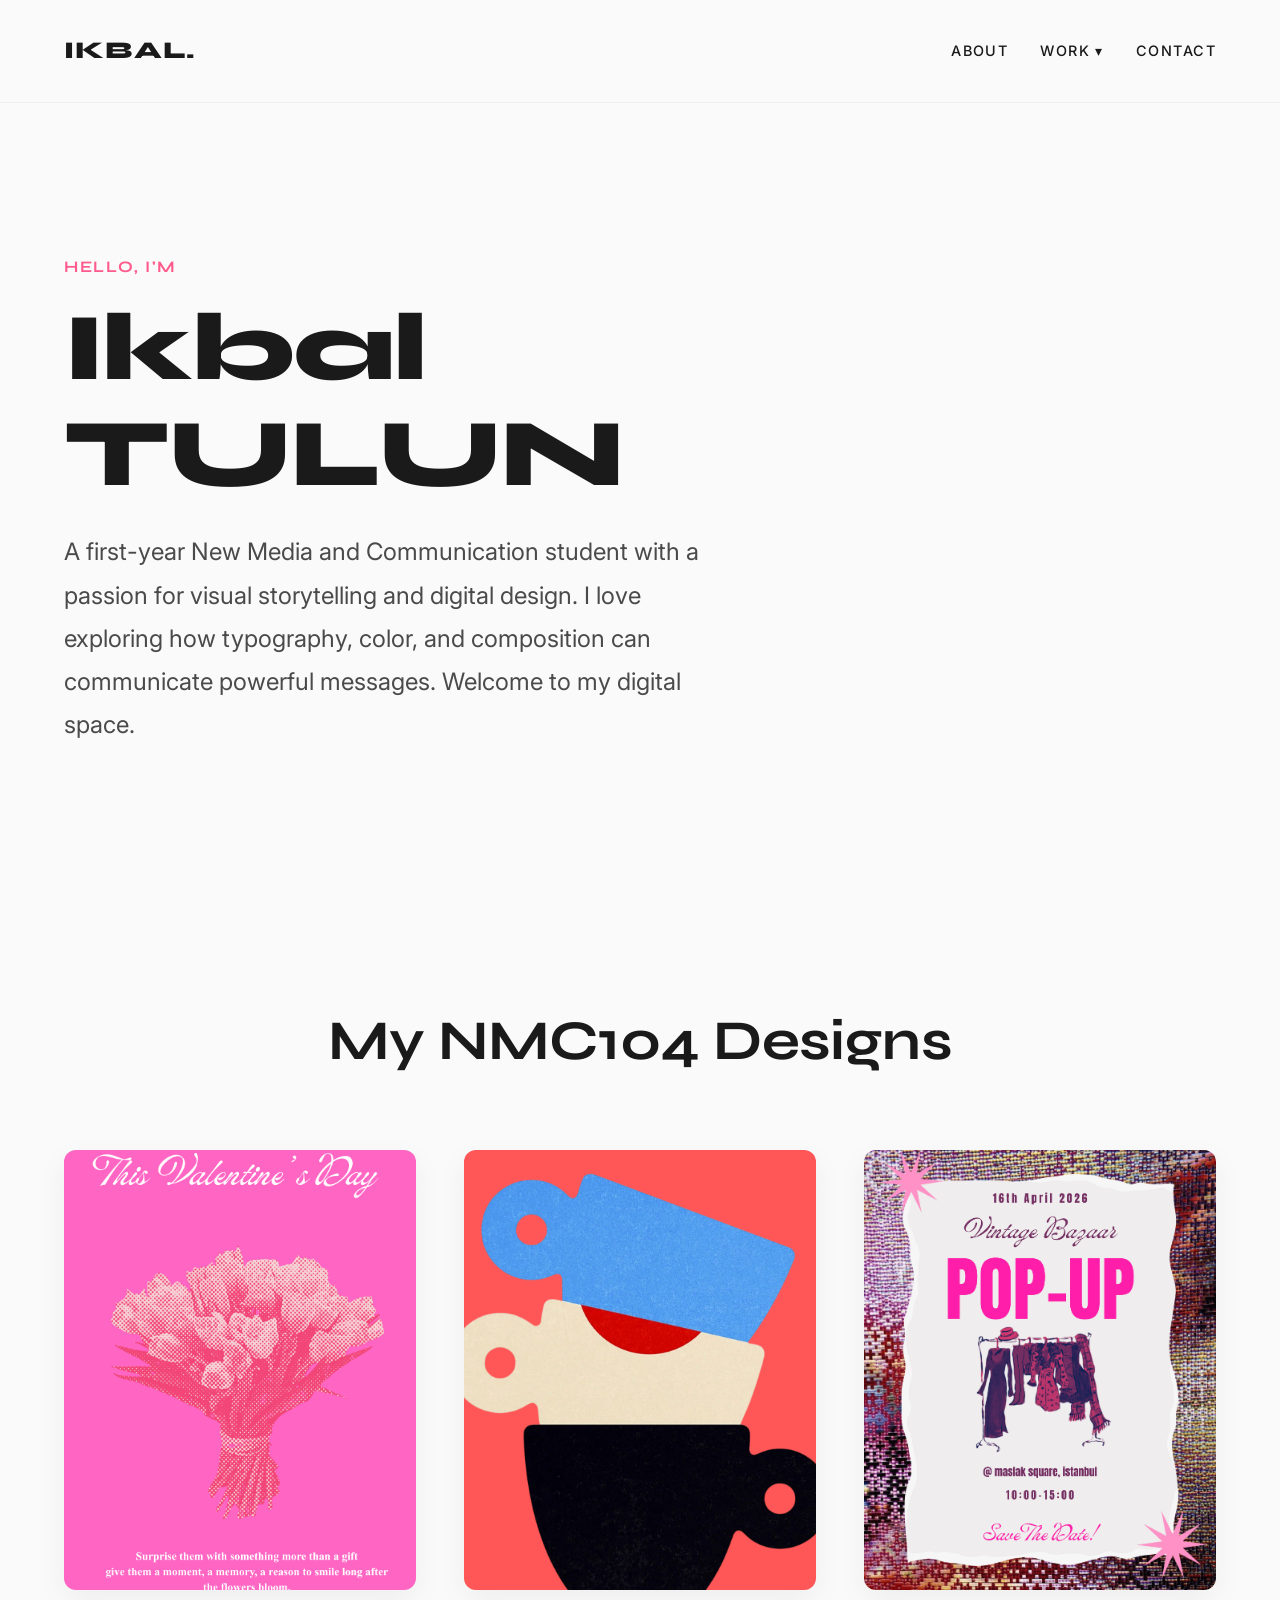
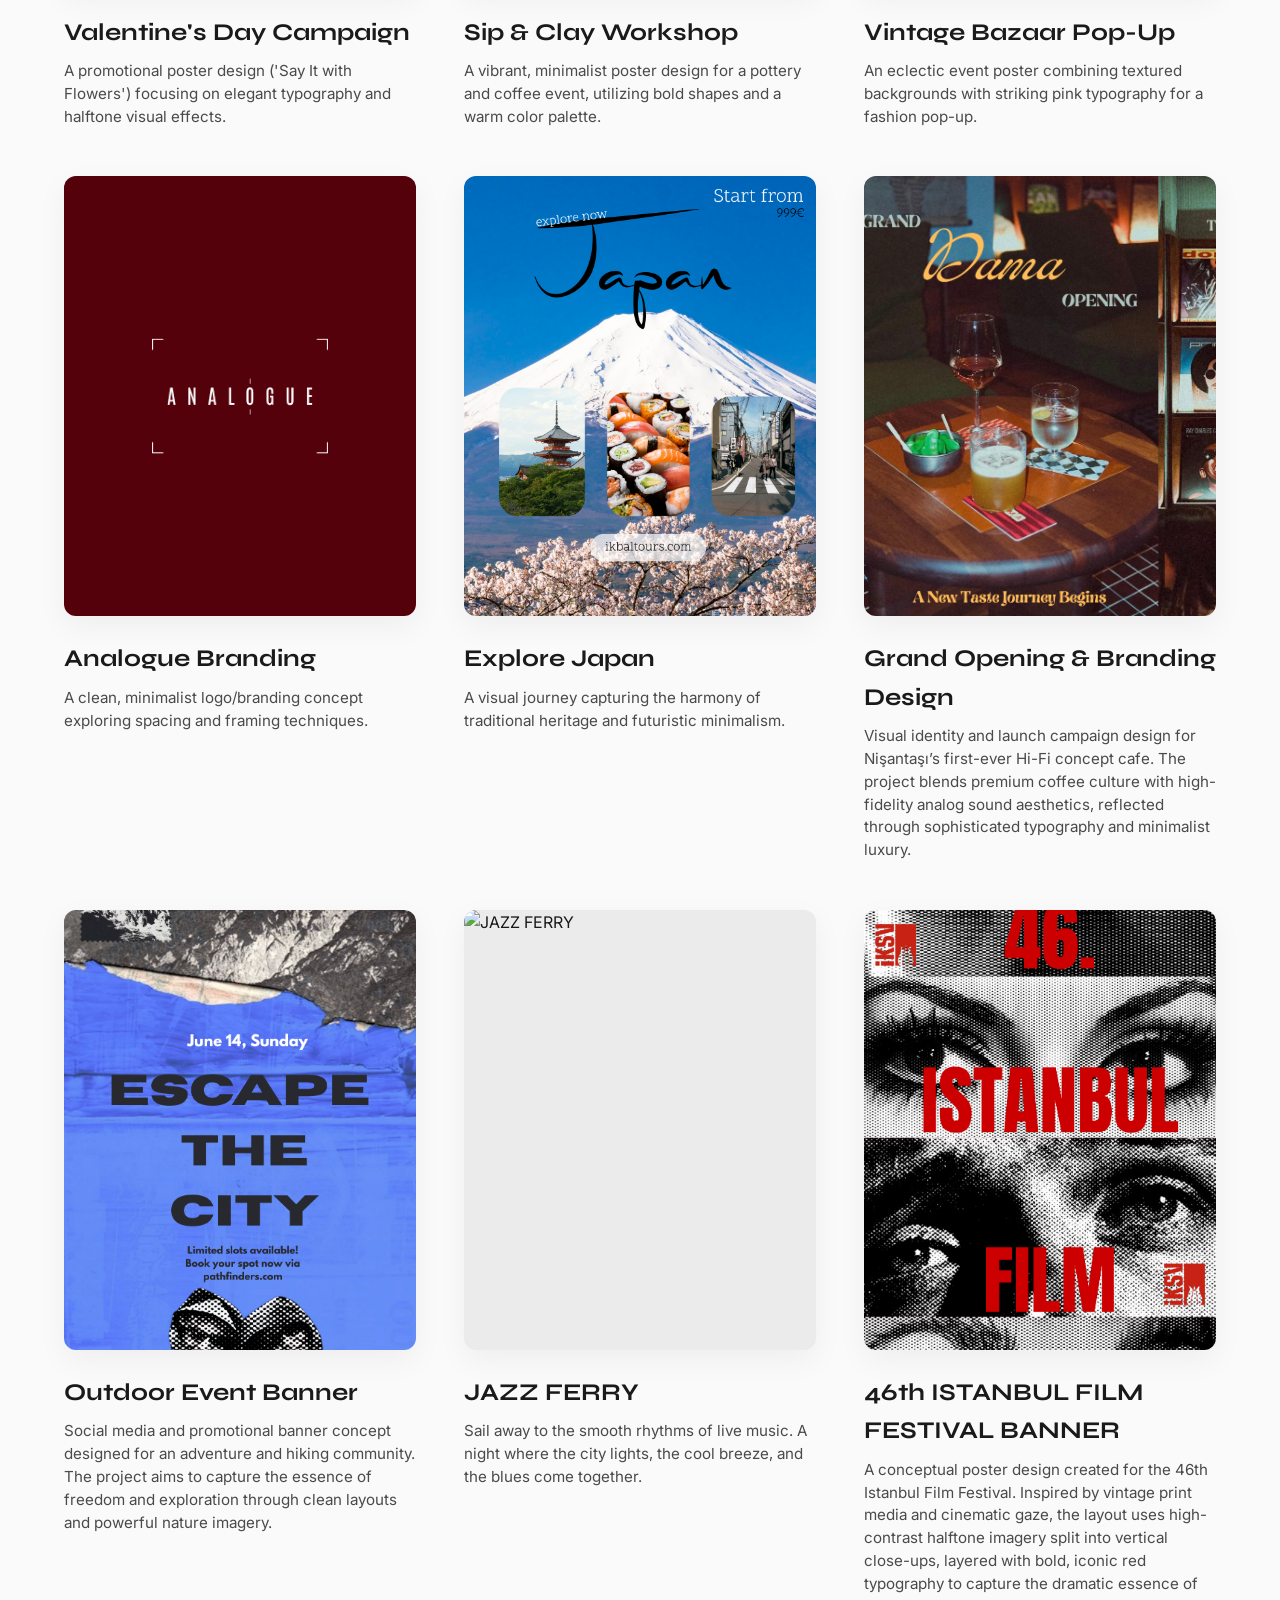
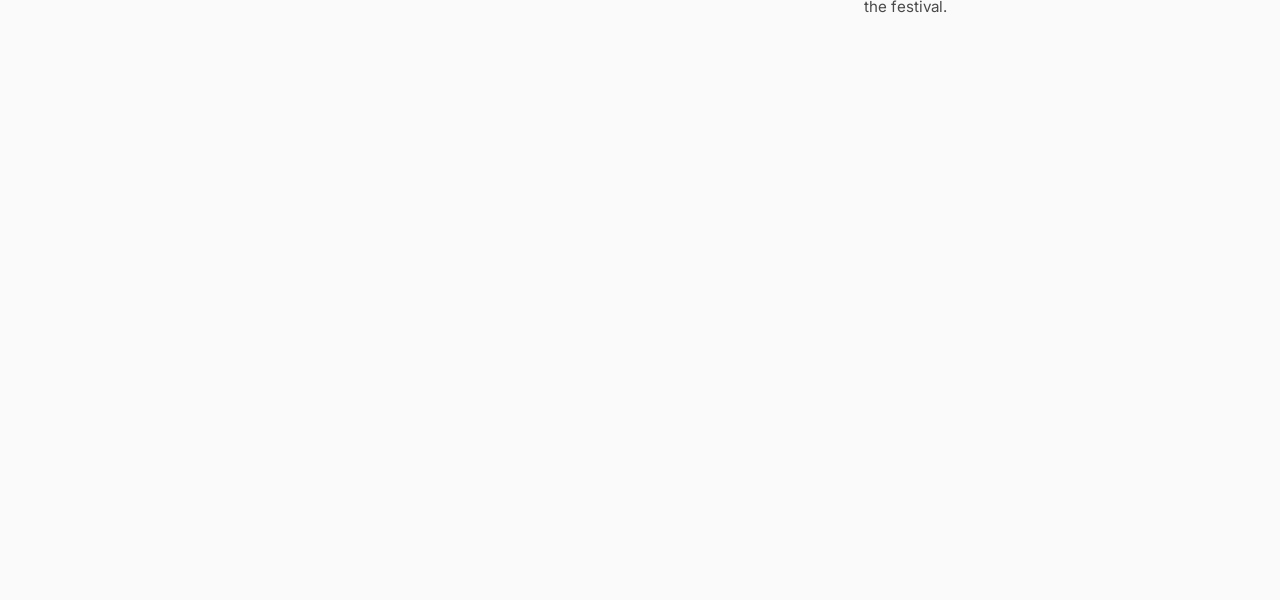
==== index.html @ e9d0caa9 "Add files via upload" ====
<!DOCTYPE html>
<html lang="en">
<head>
    <meta charset="UTF-8">
    <meta name="viewport" content="width=device-width, initial-scale=1.0">
    <title>Ikbal TULUN | Portfolio</title>
    <link rel="preconnect" href="https://fonts.googleapis.com">
    <link rel="preconnect" href="https://fonts.gstatic.com" crossorigin>
    <link href="https://fonts.googleapis.com/css2?family=Inter:wght@300;400;500&family=Syne:wght@500;700;800&display=swap" rel="stylesheet">
    <link rel="stylesheet" href="style.css">
</head>
<body>
    <nav class="navbar">
        <div class="logo">IKBAL.</div>
        <div class="hamburger">
            <span></span>
            <span></span>
            <span></span>
        </div>
        <ul class="nav-links">
            <li><a href="#about">About</a></li>
            <li class="dropdown">
                <a href="#work" class="dropbtn">Work ▾</a>
                <div class="dropdown-content">
                    <a href="#valentines">Valentine's Day</a>
                    <a href="#sipclay">Sip & Clay</a>
                    <a href="#vintage">Vintage Bazaar</a>
                    <a href="#analogue">Analogue</a>
                    <a href="#japan">Explore Japan</a>
                    <a href="#dama">Grand Opening & Branding Design</a>
                    <a href="#escape">Outdoor Event Banner</a>
                    <a href="#jazzferry">JAZZ FERRY</a>
                    <a href="#istanbulfilm">46th ISTANBUL FILM FESTIVAL</a>
                </div>
            </li>
            <li><a href="#contact">Contact</a></li>
        </ul>
    </nav>

    <main>
        <!-- Hero / About Section -->
        <section id="about" class="hero fade-in">
            <div class="hero-content">
                <p class="subtitle">HELLO, I'M</p>
                <h1 class="title">Ikbal TULUN</h1>
                <p class="description">
                    A first-year New Media and Communication student with a passion for visual storytelling and digital design. I love exploring how typography, color, and composition can communicate powerful messages. Welcome to my digital space.
                </p>
            </div>
        </section>

        <!-- Work Section -->
        <section id="work" class="work-section fade-in">
            <h2 class="section-title">My NMC104 Designs</h2>
            <div class="work-grid">
                
                <!-- Project 1 -->
                <article class="project-card" id="valentines">
                    <div class="image-wrapper">
                        <img src="images/06_VALENTINES_BANNER.png" alt="Valentine's Day Campaign Poster" class="project-img">
                        <a href="images/06_VALENTINES_BANNER.png" class="overlay lightbox-trigger">
                            <span>View Concept</span>
                        </a>
                    </div>
                    <div class="project-info">
                        <h3>Valentine's Day Campaign</h3>
                        <p>A promotional poster design ('Say It with Flowers') focusing on elegant typography and halftone visual effects.</p>
                    </div>
                </article>

                <!-- Project 2 -->
                <article class="project-card" id="sipclay">
                    <div class="image-wrapper">
                        <img src="images/05_SIP_AND_CLAY_BANNER.png" alt="Sip & Clay Workshop Poster" class="project-img">
                        <a href="images/05_SIP_AND_CLAY_BANNER.png" class="overlay lightbox-trigger">
                            <span>View Concept</span>
                        </a>
                    </div>
                    <div class="project-info">
                        <h3>Sip & Clay Workshop</h3>
                        <p>A vibrant, minimalist poster design for a pottery and coffee event, utilizing bold shapes and a warm color palette.</p>
                    </div>
                </article>

                <!-- Project 3 -->
                <article class="project-card" id="vintage">
                    <div class="image-wrapper">
                        <img src="images/02_Vintage_Bazaar_Poster.png" alt="Vintage Bazaar Pop-Up Poster" class="project-img">
                        <a href="images/02_Vintage_Bazaar_Poster.png" class="overlay lightbox-trigger">
                            <span>View Concept</span>
                        </a>
                    </div>
                    <div class="project-info">
                        <h3>Vintage Bazaar Pop-Up</h3>
                        <p>An eclectic event poster combining textured backgrounds with striking pink typography for a fashion pop-up.</p>
                    </div>
                </article>

                <!-- Project 4 -->
                <article class="project-card" id="analogue">
                    <div class="image-wrapper">
                        <img src="images/01_Analogue_Logo.png" alt="Analogue Branding Concept" class="project-img">
                        <a href="images/01_Analogue_Logo.png" class="overlay lightbox-trigger">
                            <span>View Concept</span>
                        </a>
                    </div>
                    <div class="project-info">
                        <h3>Analogue Branding</h3>
                        <p>A clean, minimalist logo/branding concept exploring spacing and framing techniques.</p>
                    </div>
                </article>

                <!-- Project 5 -->
                <article class="project-card" id="japan">
                    <div class="image-wrapper">
                        <img src="images/07_JAPAN_IG_post.png" alt="Explore Japan" class="project-img">
                        <a href="images/07_JAPAN_IG_post.png" class="overlay lightbox-trigger">
                            <span>View Concept</span>
                        </a>
                    </div>
                    <div class="project-info">
                        <h3>Explore Japan</h3>
                        <p>A visual journey capturing the harmony of traditional heritage and futuristic minimalism.</p>
                    </div>
                </article>

                <!-- Project 6 -->
                <article class="project-card" id="dama">
                    <div class="image-wrapper">
                        <img src="images/08_DAMA_BANNER2.png" alt="Grand Opening & Branding Design" class="project-img">
                        <a href="images/08_DAMA_BANNER2.png" class="overlay lightbox-trigger">
                            <span>View Concept</span>
                        </a>
                    </div>
                    <div class="project-info">
                        <h3>Grand Opening & Branding Design</h3>
                        <p>Visual identity and launch campaign design for Nişantaşı’s first-ever Hi-Fi concept cafe. The project blends premium coffee culture with high-fidelity analog sound aesthetics, reflected through sophisticated typography and minimalist luxury.</p>
                    </div>
                </article>

                <!-- Project 7 -->
                <article class="project-card" id="escape">
                    <div class="image-wrapper">
                        <img src="images/08_escape_the_city.png" alt="Outdoor Event Banner" class="project-img">
                        <a href="images/08_escape_the_city.png" class="overlay lightbox-trigger">
                            <span>View Concept</span>
                        </a>
                    </div>
                    <div class="project-info">
                        <h3>Outdoor Event Banner</h3>
                        <p>Social media and promotional banner concept designed for an adventure and hiking community. The project aims to capture the essence of freedom and exploration through clean layouts and powerful nature imagery.</p>
                    </div>
                </article>

                <!-- Project 8 -->
                <article class="project-card" id="jazzferry">
                    <div class="image-wrapper">
                        <img src="images/cazvapuru2.png" alt="JAZZ FERRY" class="project-img">
                        <a href="images/cazvapuru2.png" class="overlay lightbox-trigger">
                            <span>View Concept</span>
                        </a>
                    </div>
                    <div class="project-info">
                        <h3>JAZZ FERRY</h3>
                        <p>Sail away to the smooth rhythms of live music. A night where the city lights, the cool breeze, and the blues come together.</p>
                    </div>
                </article>

                <!-- Project 9 -->
                <article class="project-card" id="istanbulfilm">
                    <div class="image-wrapper">
                        <img src="images/ISTANBULFILM.png" alt="46th ISTANBUL FILM FESTIVAL BANNER" class="project-img">
                        <a href="images/ISTANBULFILM.png" class="overlay lightbox-trigger">
                            <span>View Concept</span>
                        </a>
                    </div>
                    <div class="project-info">
                        <h3>46th ISTANBUL FILM FESTIVAL BANNER</h3>
                        <p>A conceptual poster design created for the 46th Istanbul Film Festival. Inspired by vintage print media and cinematic gaze, the layout uses high-contrast halftone imagery split into vertical close-ups, layered with bold, iconic red typography to capture the dramatic essence of the festival.</p>
                    </div>
                </article>

            </div>
        </section>
    </main>

    <!-- Contact Section -->
    <footer id="contact" class="footer fade-in">
        <div class="footer-content">
            <h2>Let's Connect</h2>
            <p>Interested in collaborating or just want to say hi?</p>
            <a href="mailto:ikbaltulun@gmail.com" class="contact-btn">ikbaltulun@gmail.com</a>
        </div>
        <div class="footer-bottom">
            <p>&copy; 2026 Ikbal TULUN. All Rights Reserved.</p>
        </div>
    </footer>

    <!-- Lightbox Modal -->
    <div id="lightbox-modal" class="modal">
        <span class="close-modal">&times;</span>
        <img class="modal-content" id="modal-img" alt="Enlarged Project Image">
    </div>

    <script src="script.js"></script>
</body>
</html>
---- style.css ----
/* ===== CSS VARIABLES ===== */
:root {
    --bg-color: #FAFAFA;
    --text-color: #1A1A1A;
    --accent-color: #FF5C8D;
    
    --font-heading: 'Syne', sans-serif;
    --font-body: 'Inter', sans-serif;
    
    --transition: all 0.4s cubic-bezier(0.16, 1, 0.3, 1);
}

/* ===== RESET & BASE ===== */
* {
    margin: 0;
    padding: 0;
    box-sizing: border-box;
}

html {
    scroll-behavior: smooth;
}

body {
    background-color: var(--bg-color);
    color: var(--text-color);
    font-family: var(--font-body);
    line-height: 1.6;
    overflow-x: hidden;
}

img {
    max-width: 100%;
    display: block;
}

a {
    text-decoration: none;
    color: inherit;
}

/* ===== TYPOGRAPHY ===== */
h1, h2, h3, .logo {
    font-family: var(--font-heading);
}

h1 {
    font-size: clamp(3rem, 8vw, 6rem);
    font-weight: 800;
    line-height: 1.1;
    letter-spacing: -0.02em;
    margin-bottom: 1.5rem;
}

h2 {
    font-size: clamp(2rem, 5vw, 3.5rem);
    font-weight: 700;
    letter-spacing: -0.01em;
}

h3 {
    font-size: 1.5rem;
    font-weight: 700;
    margin-bottom: 0.5rem;
}

p {
    font-size: 1.125rem;
    color: #4a4a4a;
}

/* ===== NAVIGATION ===== */
.navbar {
    position: fixed;
    top: 0;
    width: 100%;
    display: flex;
    justify-content: space-between;
    align-items: center;
    padding: 2rem 5%;
    z-index: 100;
    background: rgba(250, 250, 250, 0.9);
    backdrop-filter: blur(10px);
    border-bottom: 1px solid rgba(26, 26, 26, 0.05);
}

.logo {
    font-size: 1.5rem;
    font-weight: 800;
    letter-spacing: 0.05em;
}

.nav-links {
    display: flex;
    list-style: none;
    gap: 2rem;
}

.nav-links a {
    font-size: 0.9rem;
    font-weight: 500;
    text-transform: uppercase;
    letter-spacing: 0.1em;
    position: relative;
    padding-bottom: 0.25rem;
}

.nav-links a::after {
    content: '';
    position: absolute;
    bottom: 0;
    left: 0;
    width: 0;
    height: 2px;
    background-color: var(--accent-color);
    transition: var(--transition);
}

.nav-links a:hover::after {
    width: 100%;
}

/* ===== DROPDOWN ===== */
.dropdown {
    position: relative;
    display: inline-block;
    padding-bottom: 10px; /* Invisible bridge */
    margin-bottom: -10px;
}

.dropdown-content {
    display: none;
    position: absolute;
    top: 100%;
    left: 50%;
    transform: translateX(-50%);
    background-color: rgba(250, 250, 250, 0.95);
    min-width: 180px;
    box-shadow: 0px 10px 30px rgba(0,0,0,0.08);
    z-index: 101;
    border-radius: 12px;
    padding: 0.8rem 0;
    backdrop-filter: blur(10px);
    border: 1px solid rgba(26, 26, 26, 0.05);
}

/* Invisible bridge so mouse doesn't lose hover */
.dropdown-content::before {
    content: '';
    position: absolute;
    top: -15px;
    left: 0;
    width: 100%;
    height: 15px;
}

.dropdown-content a {
    color: var(--text-color);
    padding: 12px 20px;
    text-decoration: none;
    display: block;
    text-align: center;
    font-size: 0.85rem;
    font-weight: 500;
    text-transform: none;
    letter-spacing: normal;
    transition: var(--transition);
}

.dropdown-content a::after {
    display: none;
}

.dropdown-content a:hover {
    background-color: rgba(255, 92, 141, 0.05);
    color: var(--accent-color);
}

.dropdown:hover .dropdown-content {
    display: block;
    animation: fadeInDropdown 0.3s ease forwards;
}

@keyframes fadeInDropdown {
    from {
        opacity: 0;
        transform: translate(-50%, -5px);
    }
    to {
        opacity: 1;
        transform: translate(-50%, 0);
    }
}

/* ===== HERO SECTION ===== */
.hero {
    min-height: 100vh;
    display: flex;
    align-items: center;
    padding: 0 5%;
    padding-top: 100px; /* offset for nav */
}

.hero-content {
    max-width: 800px;
}

.subtitle {
    font-family: var(--font-heading);
    color: var(--accent-color);
    font-weight: 700;
    letter-spacing: 0.1em;
    margin-bottom: 1rem;
    font-size: 1rem;
}

.description {
    font-size: clamp(1.1rem, 2vw, 1.5rem);
    max-width: 650px;
    line-height: 1.8;
}

/* ===== WORK SECTION ===== */
.work-section {
    padding: 6rem 5%;
}

.section-title {
    margin-bottom: 4rem;
    text-align: center;
}

.work-grid {
    display: grid;
    grid-template-columns: repeat(auto-fit, minmax(300px, 1fr));
    gap: 3rem;
    max-width: 1400px;
    margin: 0 auto;
}

.project-card {
    display: flex;
    flex-direction: column;
    group: hover;
    transition: var(--transition);
}

.project-card:hover {
    transform: translateY(-10px);
}

.image-wrapper {
    position: relative;
    border-radius: 12px;
    overflow: hidden;
    aspect-ratio: 4/5;
    background-color: #EBEBEB;
    margin-bottom: 1.5rem;
    box-shadow: 0 10px 30px rgba(0,0,0,0.05);
}

.project-img {
    width: 100%;
    height: 100%;
    object-fit: cover;
    transition: transform 0.6s cubic-bezier(0.16, 1, 0.3, 1);
}

.project-card:hover .project-img {
    transform: scale(1.05);
}

.overlay {
    position: absolute;
    inset: 0;
    background: rgba(26, 26, 26, 0.2);
    display: flex;
    align-items: center;
    justify-content: center;
    opacity: 0;
    transition: var(--transition);
}

.overlay span {
    background: var(--bg-color);
    color: var(--text-color);
    padding: 0.8rem 1.5rem;
    border-radius: 30px;
    font-family: var(--font-heading);
    font-weight: 700;
    font-size: 0.9rem;
    transform: translateY(20px);
    transition: var(--transition);
}

.project-card:hover .overlay {
    opacity: 1;
}

.project-card:hover .overlay span {
    transform: translateY(0);
}

.project-info p {
    font-size: 0.95rem;
    line-height: 1.5;
}

/* ===== FOOTER ===== */
.footer {
    padding: 6rem 5% 2rem;
    text-align: center;
    background-color: #000000;
    color: var(--bg-color);
}

.footer h2 {
    color: var(--bg-color);
    margin-bottom: 1rem;
}

.footer p {
    color: #a0a0a0;
    margin-bottom: 2rem;
}

.contact-btn {
    display: inline-block;
    font-family: var(--font-heading);
    font-weight: 700;
    font-size: 1.5rem;
    color: var(--accent-color);
    position: relative;
    padding-bottom: 5px;
    margin-bottom: 4rem;
}

.contact-btn::after {
    content: '';
    position: absolute;
    bottom: 0;
    left: 0;
    width: 100%;
    height: 2px;
    background-color: var(--accent-color);
    transform: scaleX(0);
    transform-origin: right;
    transition: transform 0.4s ease;
}

.contact-btn:hover::after {
    transform: scaleX(1);
    transform-origin: left;
}

.footer-bottom {
    border-top: 1px solid rgba(255,255,255,0.1);
    padding-top: 2rem;
}

.footer-bottom p {
    font-size: 0.8rem;
    margin-bottom: 0;
}

/* ===== ANIMATIONS ===== */
.fade-in {
    opacity: 0;
    transform: translateY(30px);
    transition: opacity 0.8s ease, transform 0.8s ease;
}

.fade-in.visible {
    opacity: 1;
    transform: translateY(0);
}

/* ===== RESPONSIVE ===== */
.hamburger {
    display: none;
    flex-direction: column;
    gap: 6px;
    cursor: pointer;
    z-index: 102; /* Above the mobile menu */
}

.hamburger span {
    width: 30px;
    height: 2px;
    background-color: var(--text-color);
    transition: var(--transition);
    transform-origin: left center;
}

@media (max-width: 768px) {
    .hamburger {
        display: flex;
    }

    .nav-links {
        position: fixed;
        top: 0;
        right: -100%;
        width: 100%;
        height: 100vh;
        background-color: rgba(250, 250, 250, 0.98);
        backdrop-filter: blur(10px);
        display: flex;
        flex-direction: column;
        align-items: center;
        justify-content: center;
        transition: right 0.4s ease;
        z-index: 100;
        gap: 2rem;
    }

    .nav-links.active {
        right: 0;
    }

    .hamburger.active span:nth-child(1) {
        transform: rotate(45deg);
    }
    .hamburger.active span:nth-child(2) {
        opacity: 0;
    }
    .hamburger.active span:nth-child(3) {
        transform: rotate(-45deg);
    }

    .nav-links a {
        font-size: 1.5rem;
    }

    .dropdown-content {
        position: relative;
        top: 0;
        left: 0;
        transform: none;
        box-shadow: none;
        background-color: transparent;
        border: none;
        min-width: 100%;
        padding: 1rem 0 0 0;
        display: none;
    }

    .dropdown.active .dropdown-content {
        display: flex;
        flex-direction: column;
        animation: fadeInDropdown 0.3s ease forwards;
    }

    .dropdown-content::before {
        display: none;
    }

    .dropdown-content a {
        font-size: 1.1rem;
        padding: 10px 0;
    }

    .hero {
        padding-top: 100px;
    }
}

/* ===== LIGHTBOX MODAL ===== */
.modal {
    display: none;
    position: fixed;
    z-index: 1000;
    left: 0;
    top: 0;
    width: 100%;
    height: 100%;
    background-color: rgba(0, 0, 0, 0.85);
    backdrop-filter: blur(5px);
    overflow: auto;
    align-items: center;
    justify-content: center;
    opacity: 0;
    transition: opacity 0.3s ease;
}

.modal.show {
    display: flex;
    opacity: 1;
}

.modal-content {
    margin: auto;
    display: block;
    max-width: 90%;
    max-height: 90vh;
    border-radius: 8px;
    box-shadow: 0 10px 40px rgba(0,0,0,0.5);
    transform: scale(0.95);
    transition: transform 0.3s ease;
}

.modal.show .modal-content {
    transform: scale(1);
}

.close-modal {
    position: absolute;
    top: 20px;
    right: 35px;
    color: #f1f1f1;
    font-size: 40px;
    font-weight: bold;
    transition: 0.3s;
    cursor: pointer;
    z-index: 1001;
}

.close-modal:hover,
.close-modal:focus {
    color: var(--accent-color);
    text-decoration: none;
}
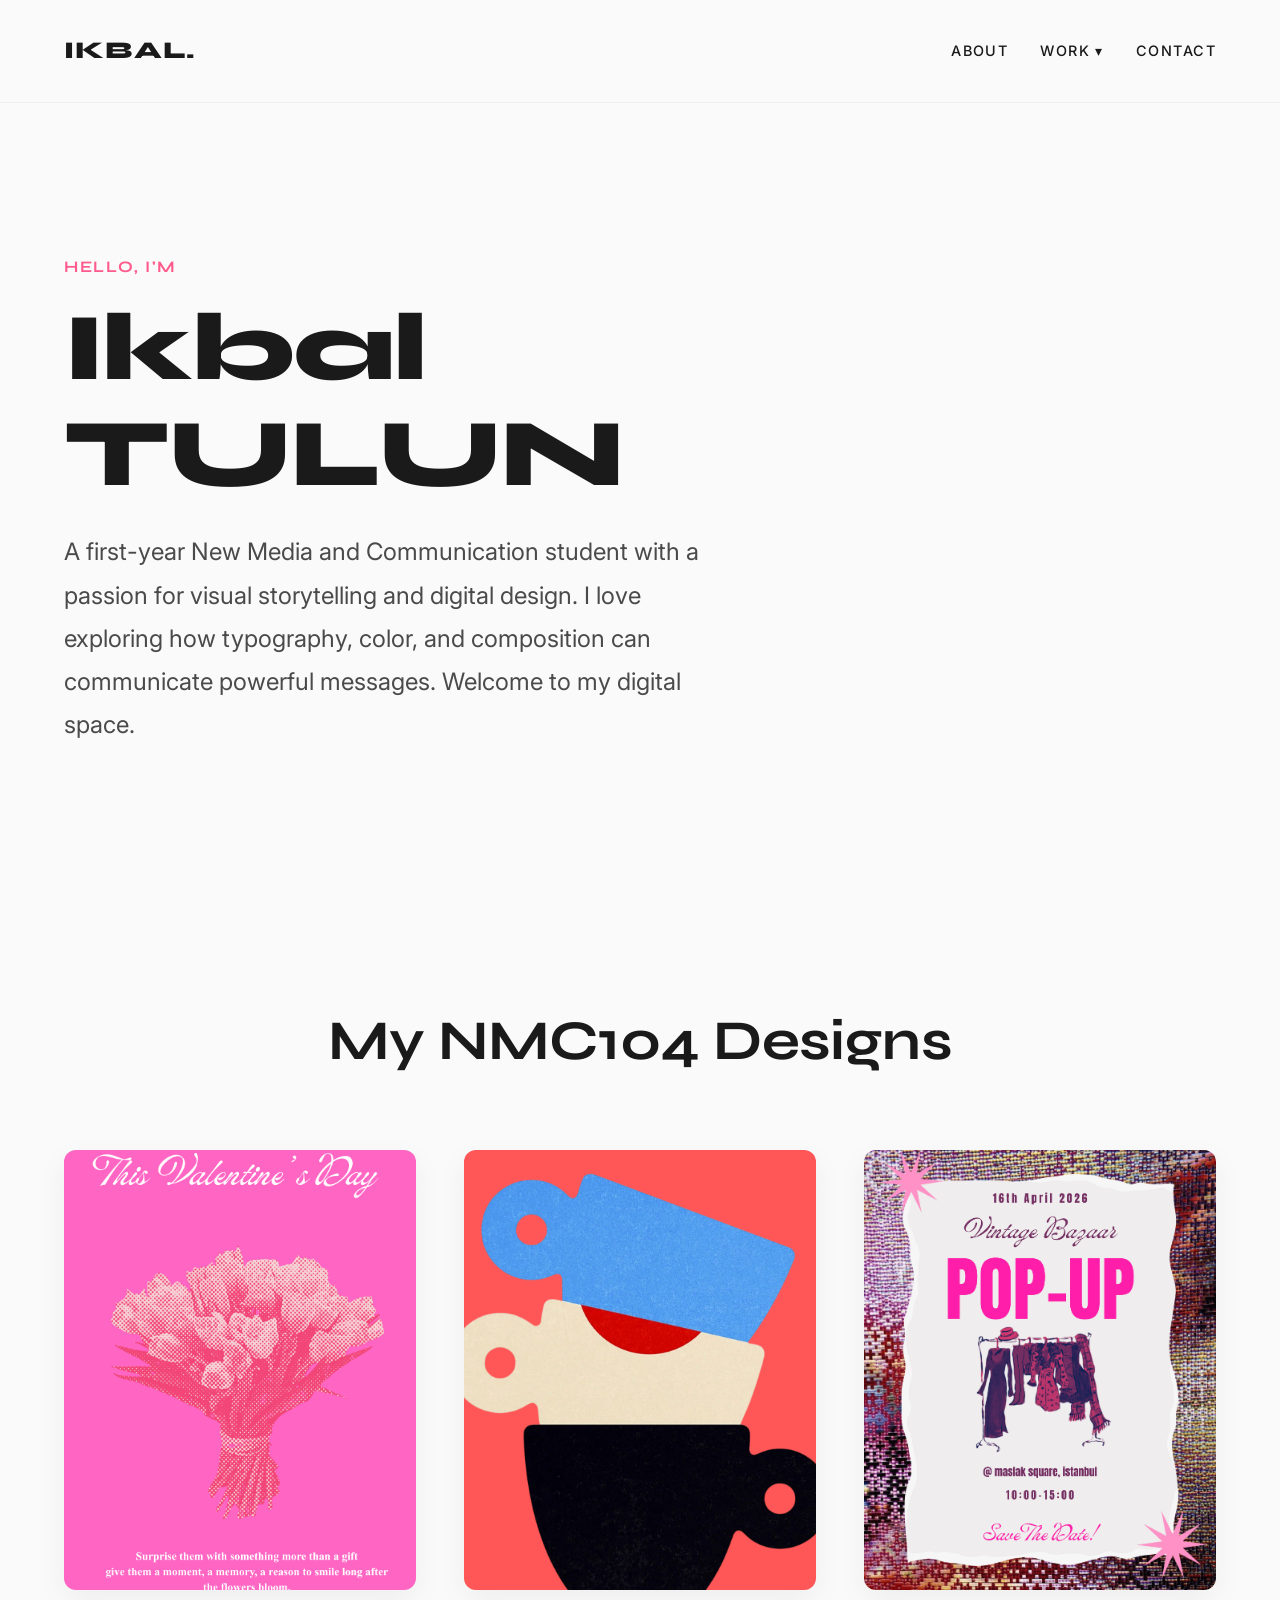
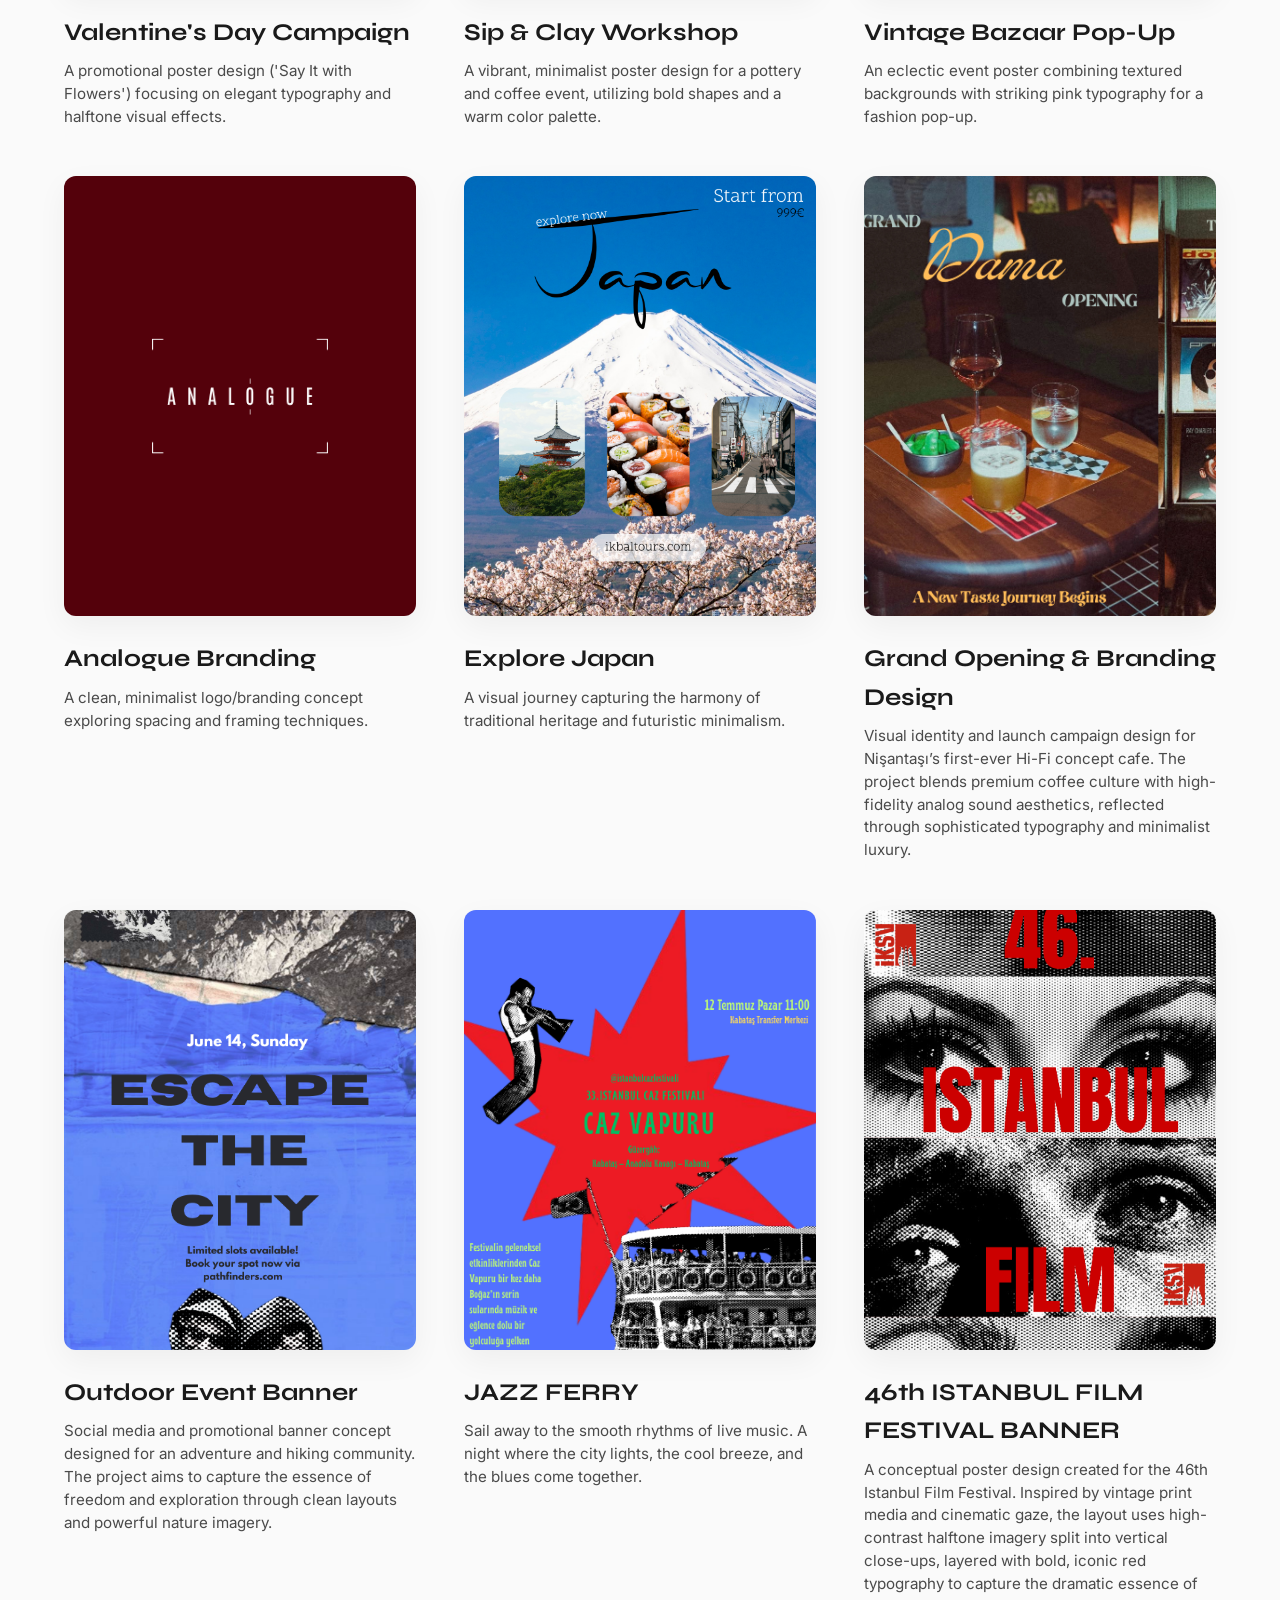
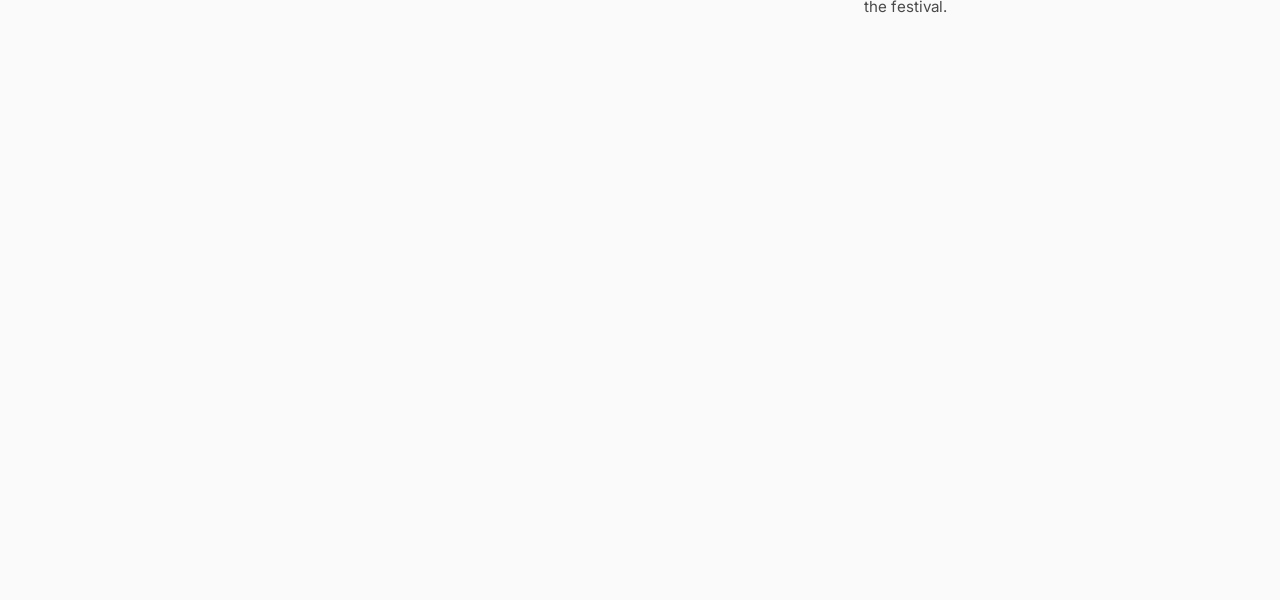
==== commit 743cab0c: "Add files via upload" ====
--- a/index.html
+++ b/index.html
@@ -155,8 +155,8 @@
                 <!-- Project 8 -->
                 <article class="project-card" id="jazzferry">
                     <div class="image-wrapper">
-                        <img src="images/cazvapuru2.png" alt="JAZZ FERRY" class="project-img">
-                        <a href="images/cazvapuru2.png" class="overlay lightbox-trigger">
+                        <img src="images/CAZVAPURU2.png" alt="JAZZ FERRY" class="project-img">
+                        <a href="images/CAZVAPURU2.png" class="overlay lightbox-trigger">
                             <span>View Concept</span>
                         </a>
                     </div>
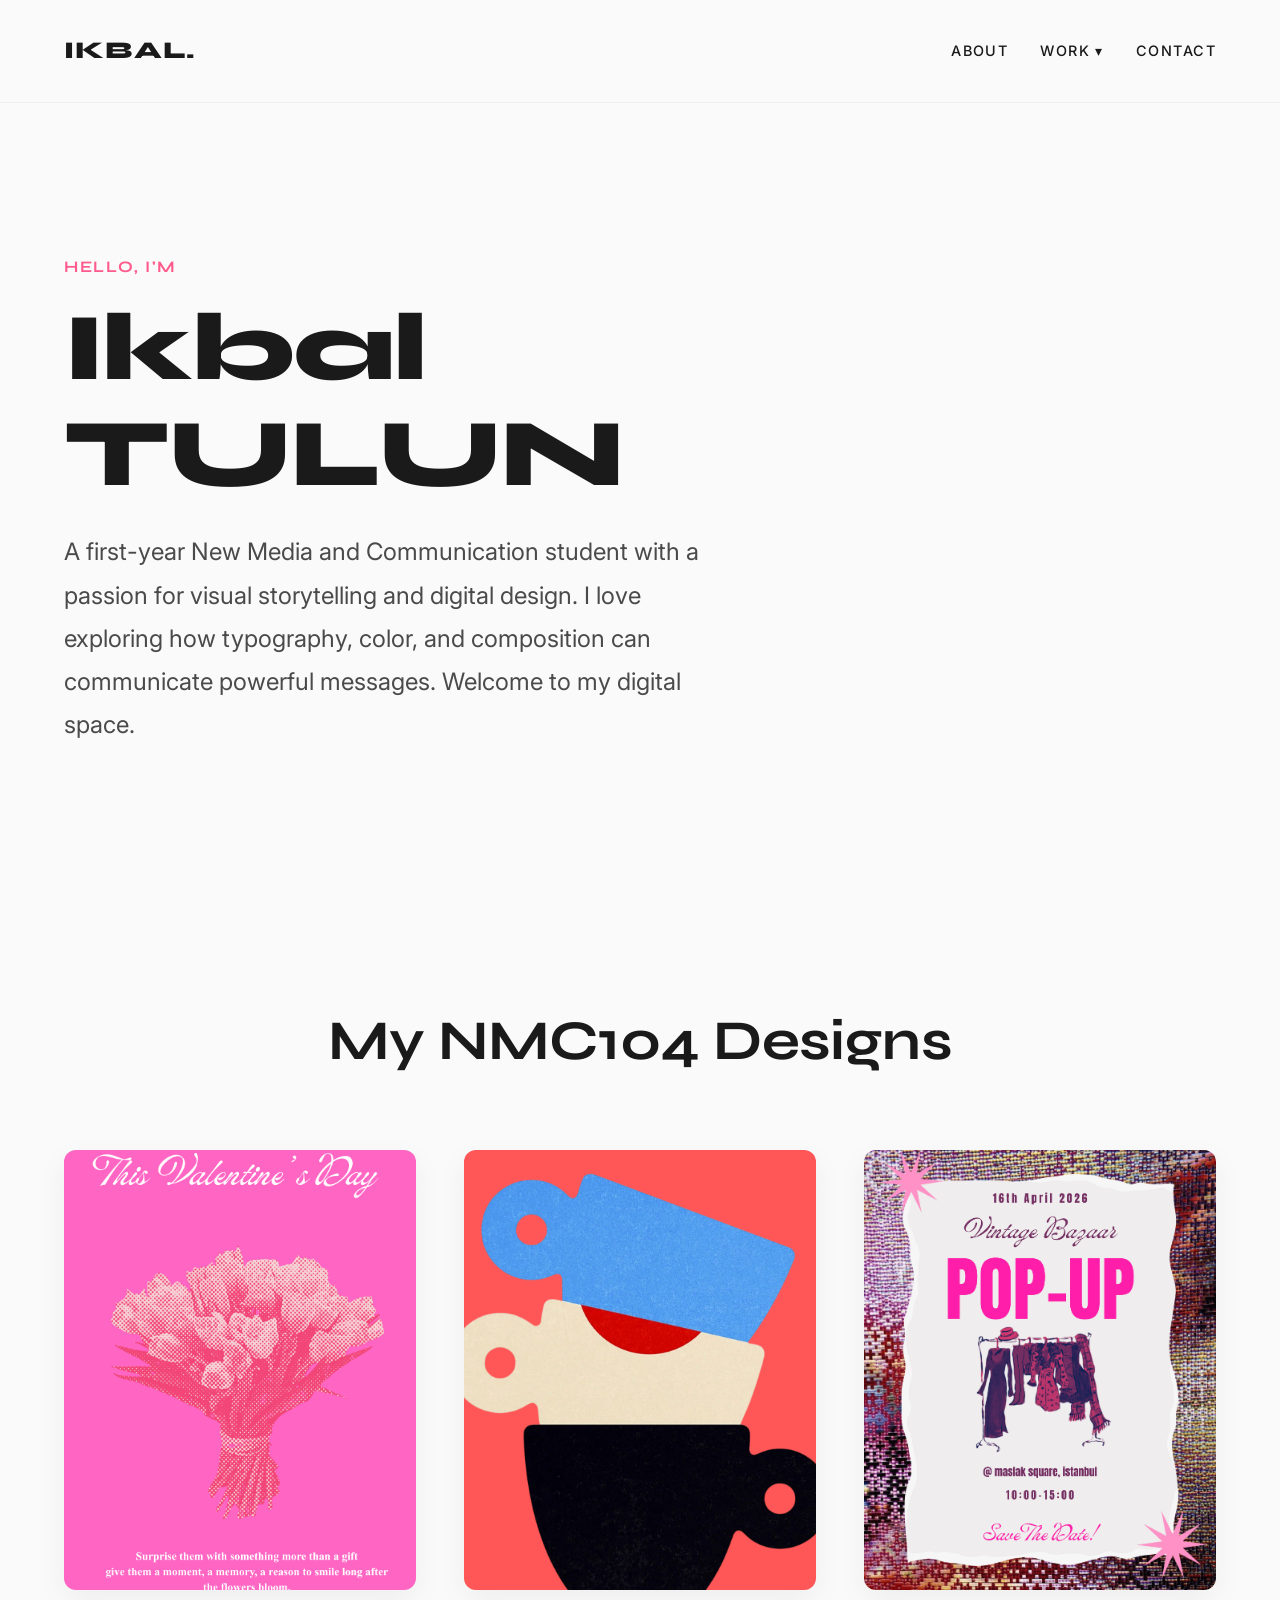
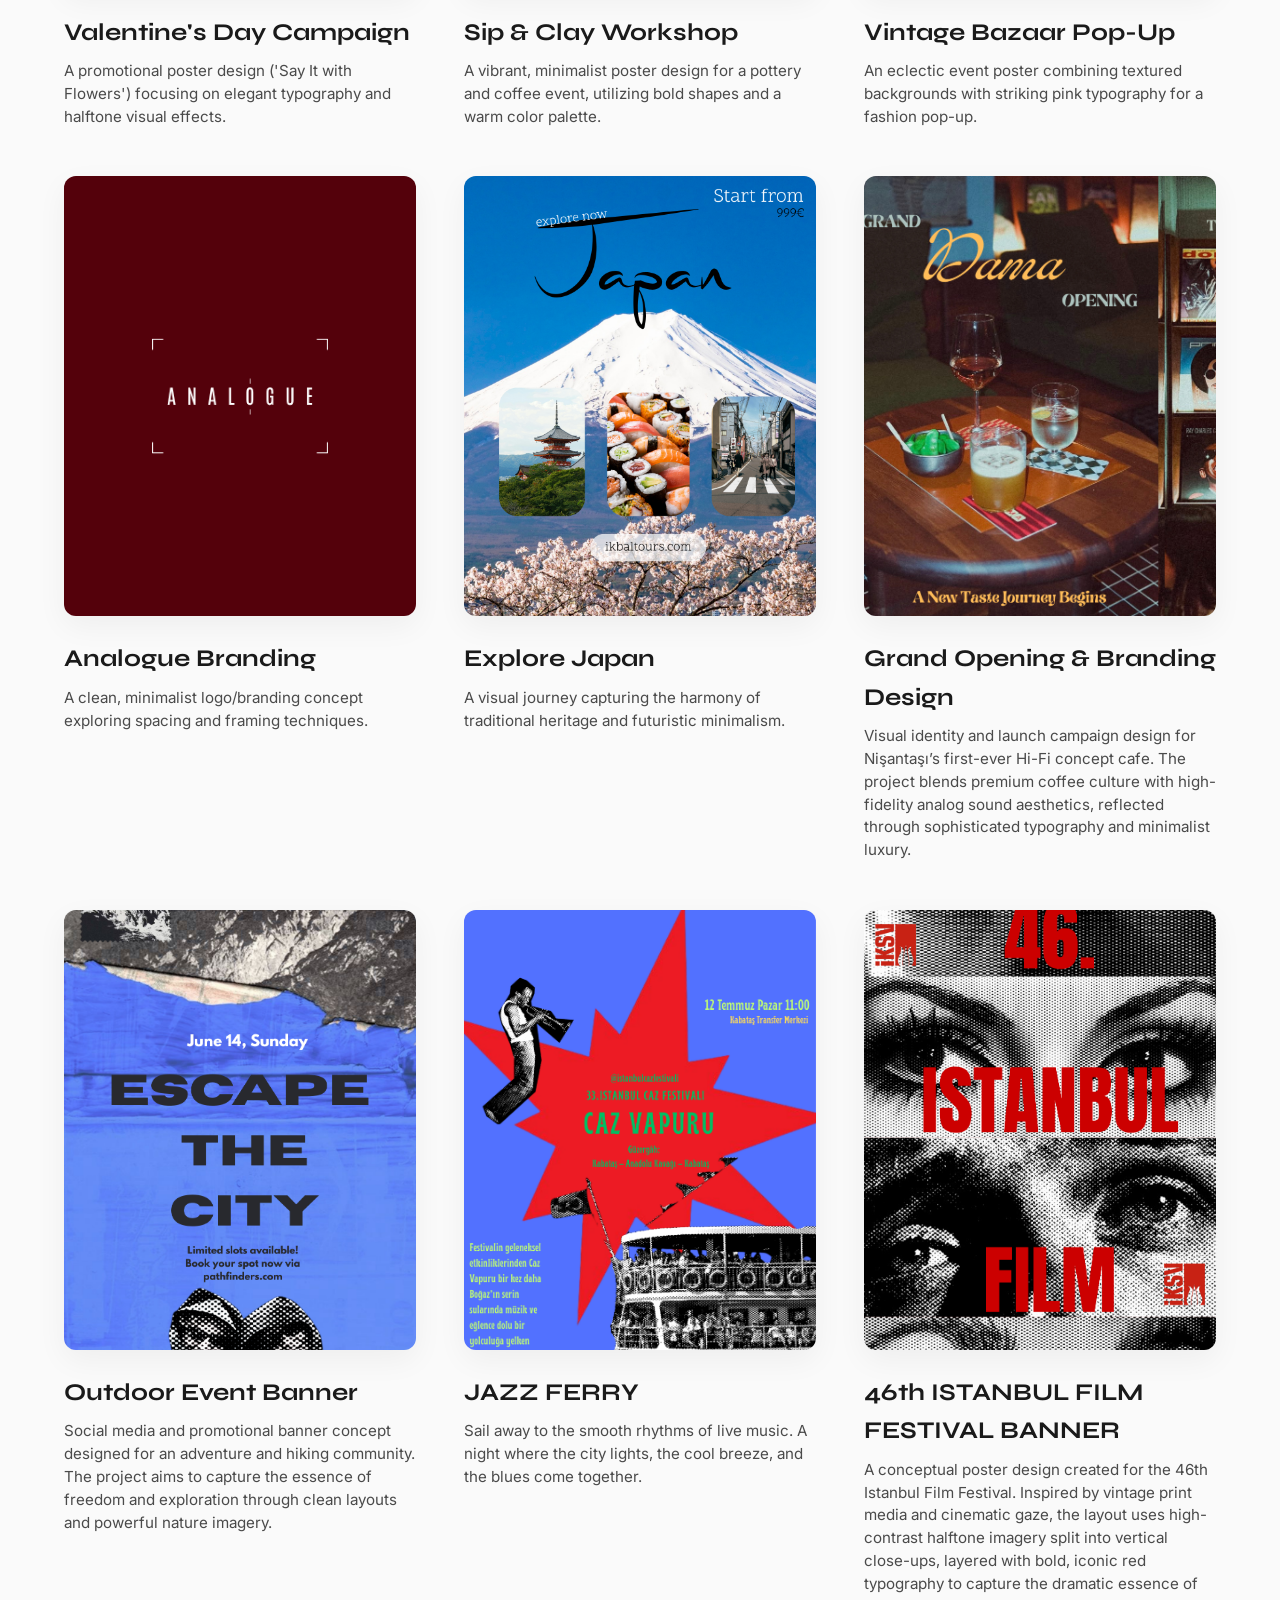
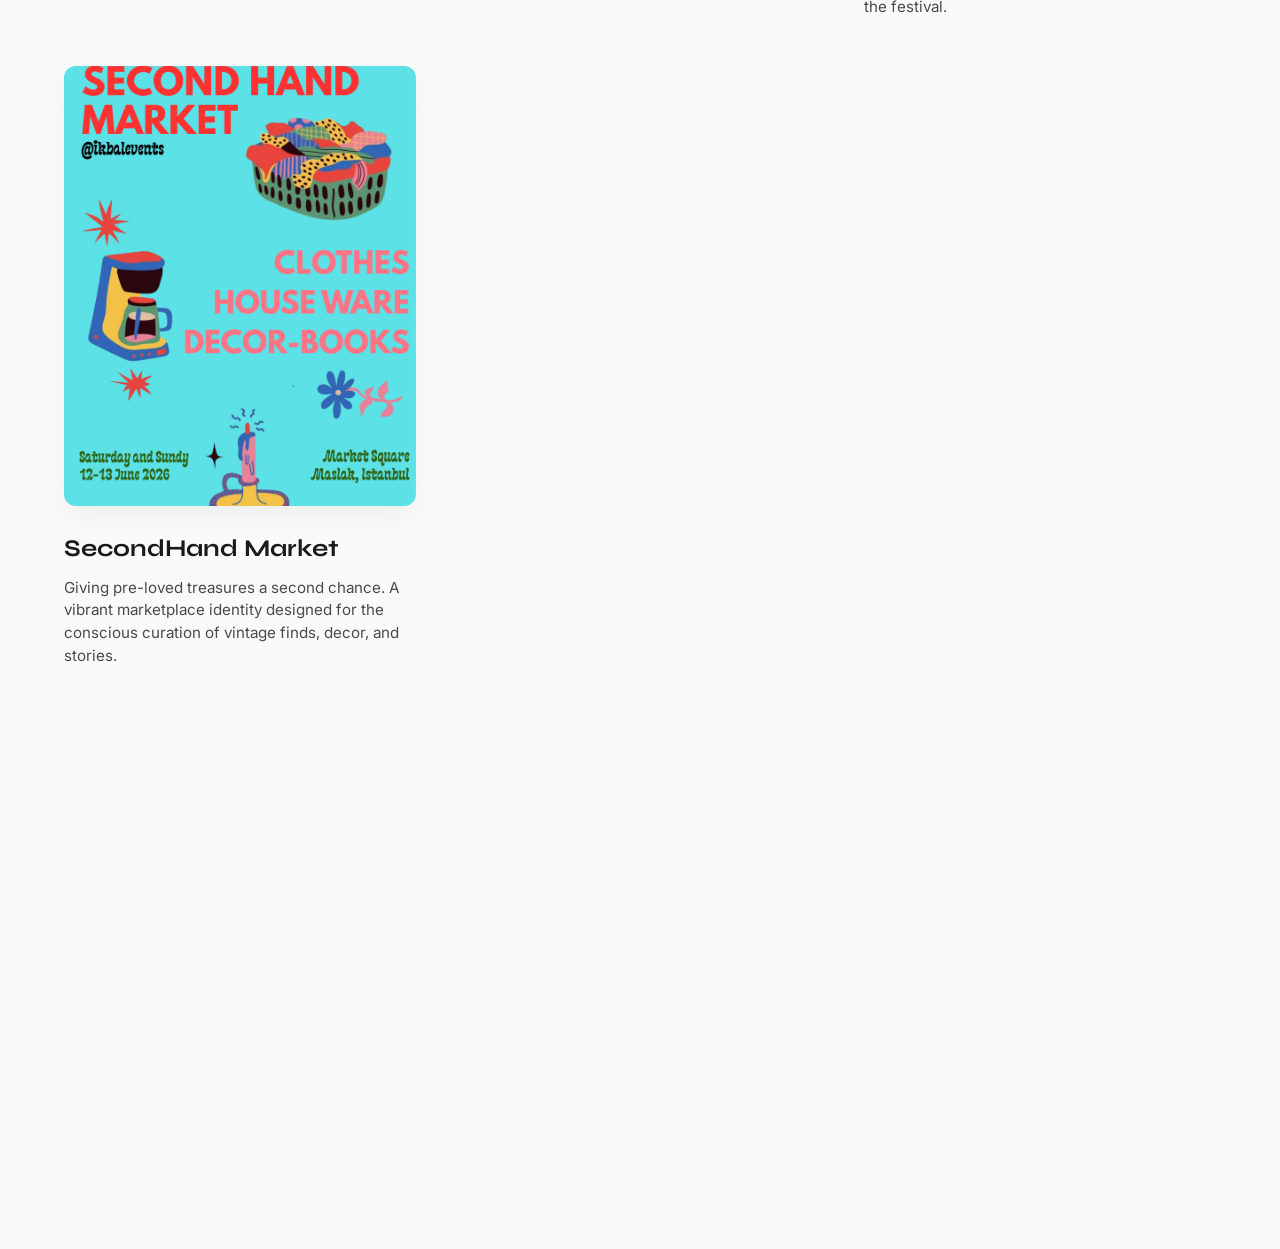
==== commit a257cbfa: "Add files via upload" ====
--- a/index.html
+++ b/index.html
@@ -11,7 +11,7 @@
 </head>
 <body>
     <nav class="navbar">
-        <div class="logo">IKBAL.</div>
+        <a href="#" class="logo">IKBAL.</a>
         <div class="hamburger">
             <span></span>
             <span></span>
@@ -31,6 +31,7 @@
                     <a href="#escape">Outdoor Event Banner</a>
                     <a href="#jazzferry">JAZZ FERRY</a>
                     <a href="#istanbulfilm">46th ISTANBUL FILM FESTIVAL</a>
+                    <a href="#secondhand">SecondHand Market</a>
                 </div>
             </li>
             <li><a href="#contact">Contact</a></li>
@@ -180,6 +181,20 @@
                     </div>
                 </article>
 
+                <!-- Project 10 -->
+                <article class="project-card" id="secondhand">
+                    <div class="image-wrapper">
+                        <img src="images/SECONDHAND.png" alt="SecondHand Market" class="project-img">
+                        <a href="images/SECONDHAND.png" class="overlay lightbox-trigger">
+                            <span>View Concept</span>
+                        </a>
+                    </div>
+                    <div class="project-info">
+                        <h3>SecondHand Market</h3>
+                        <p>Giving pre-loved treasures a second chance. A vibrant marketplace identity designed for the conscious curation of vintage finds, decor, and stories.</p>
+                    </div>
+                </article>
+
             </div>
         </section>
     </main>
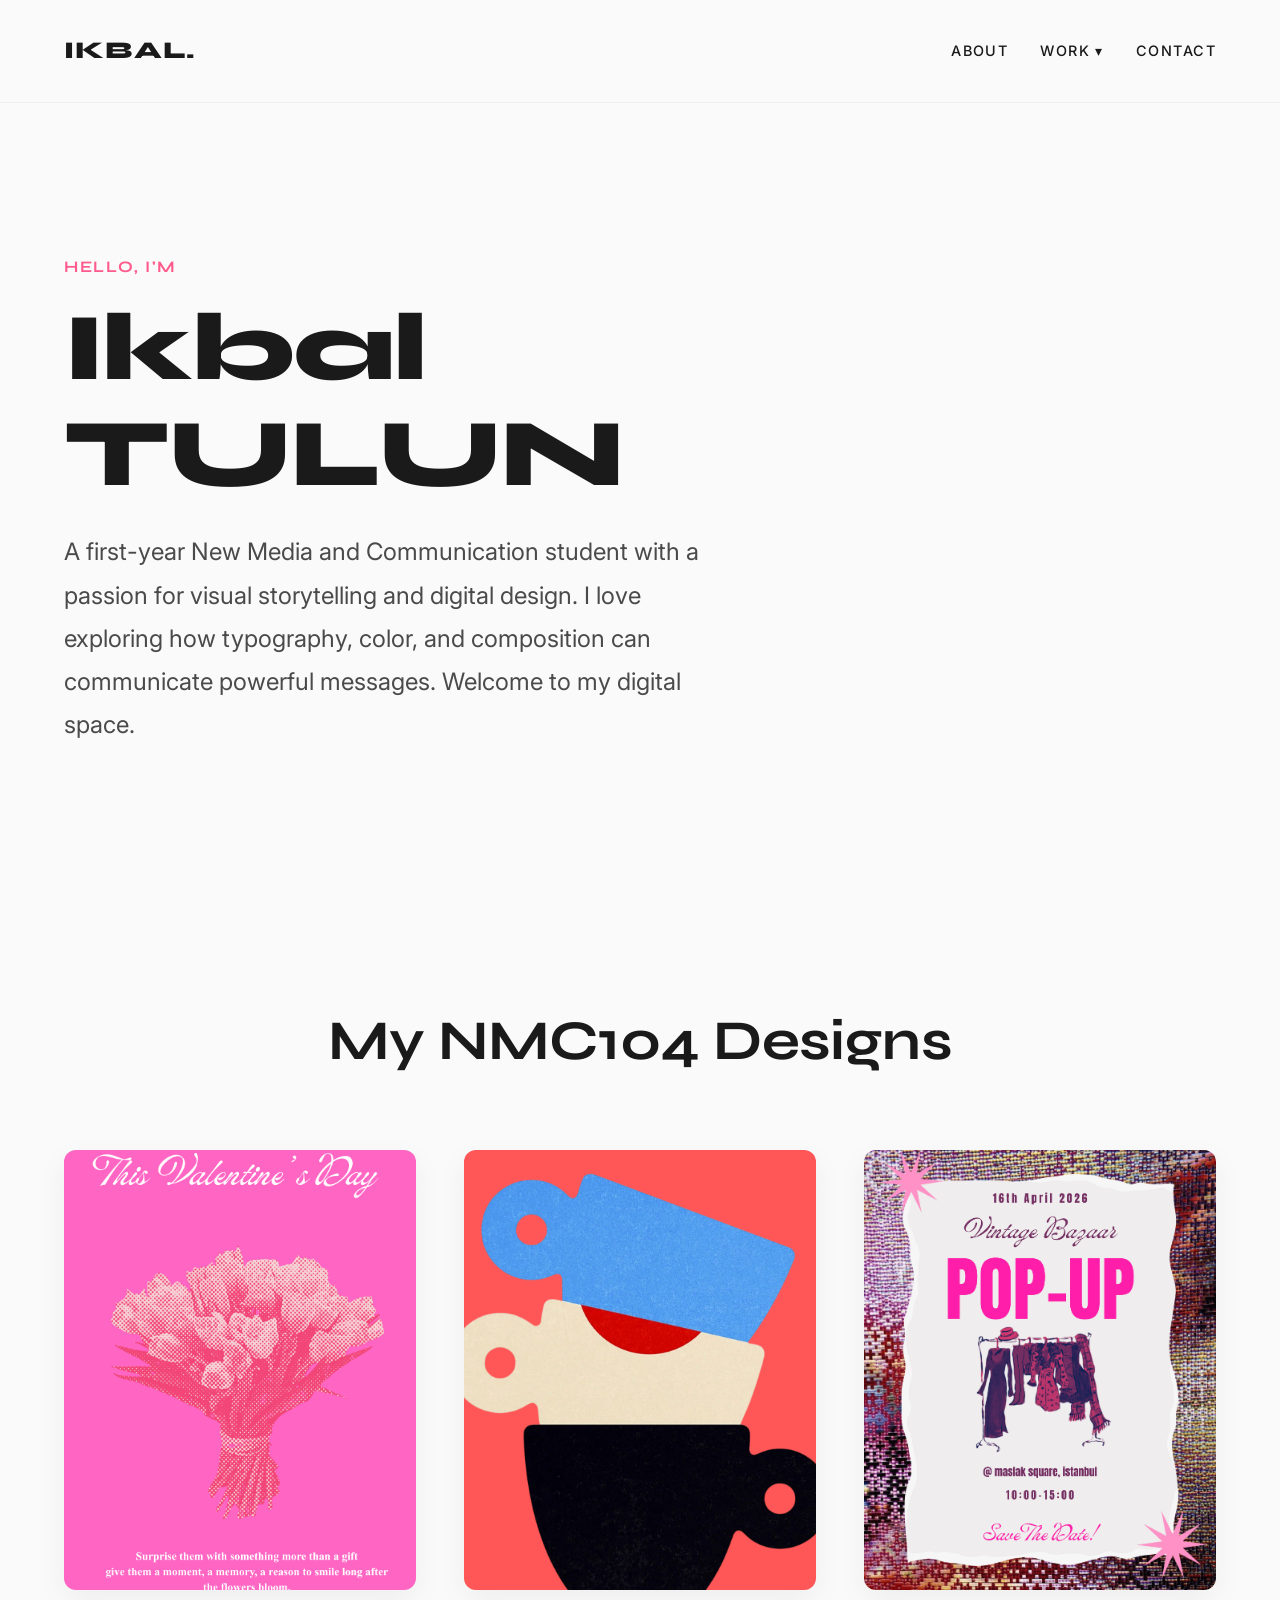
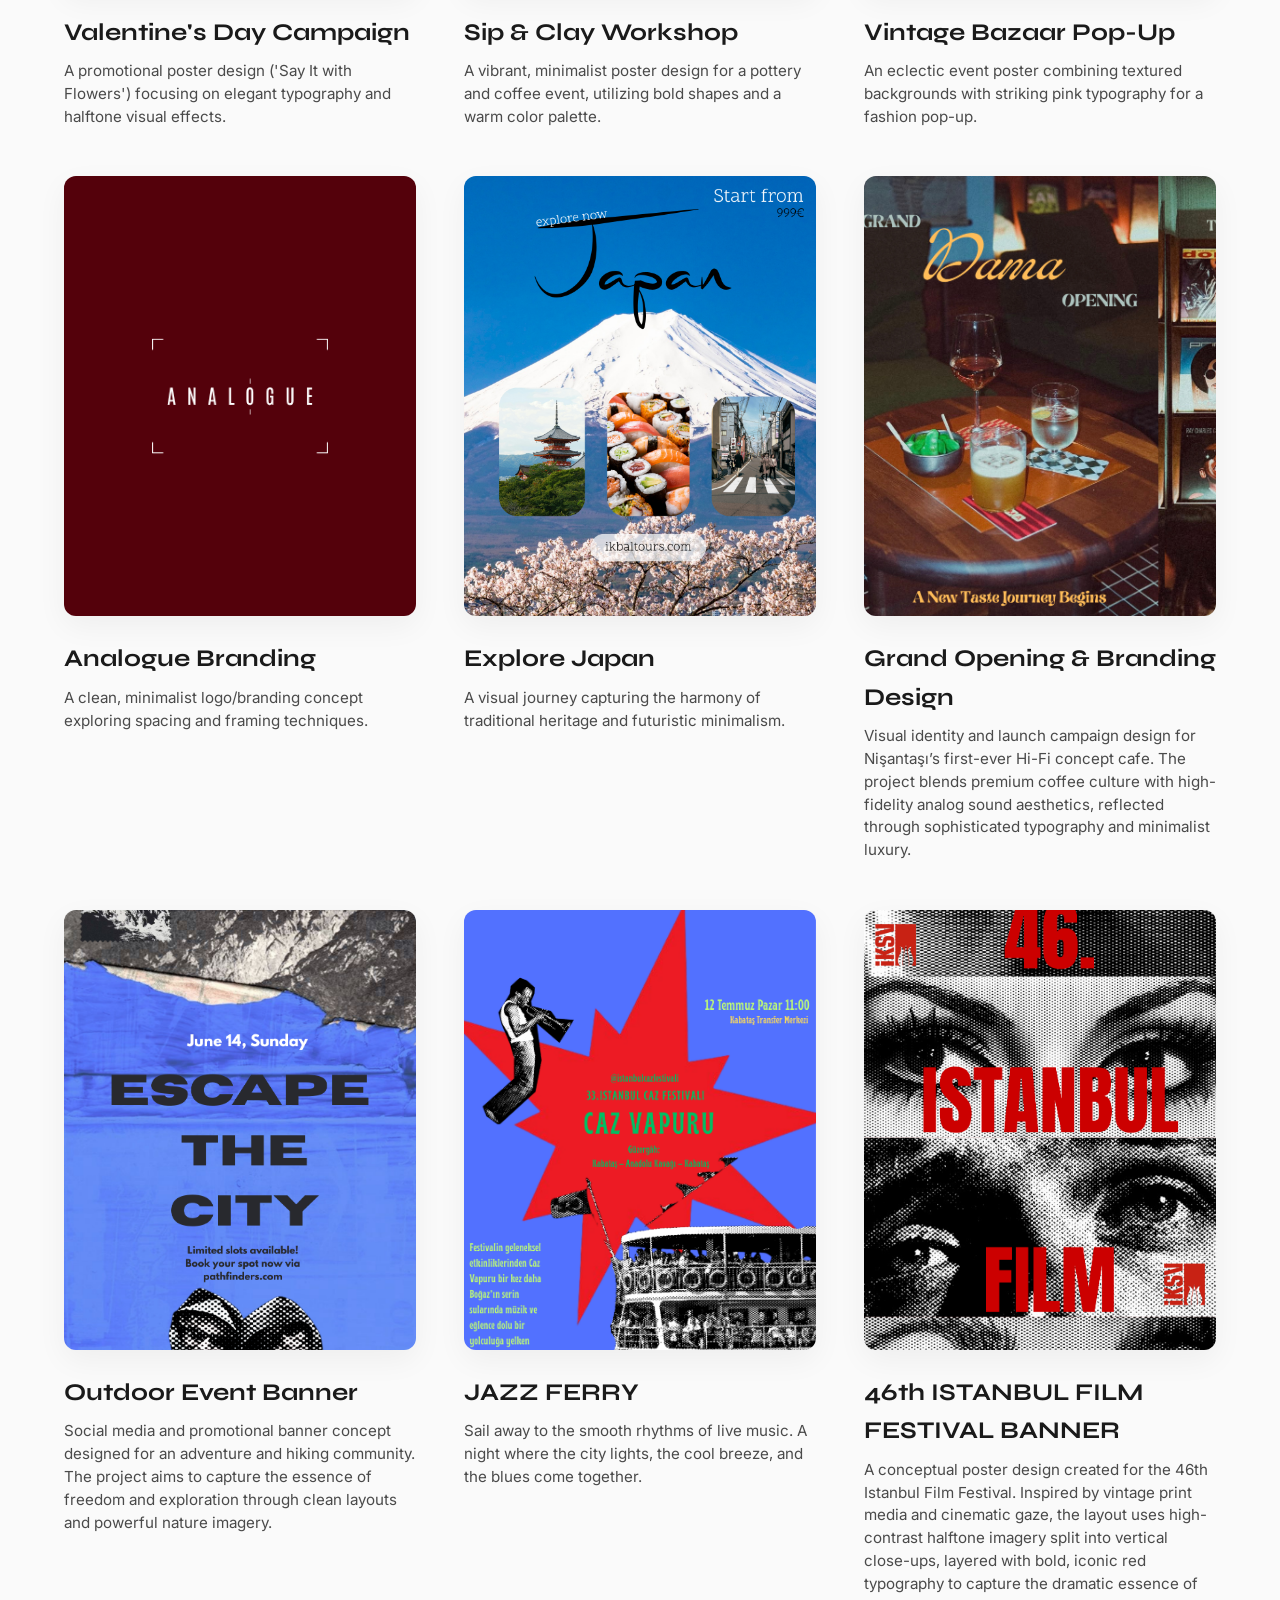
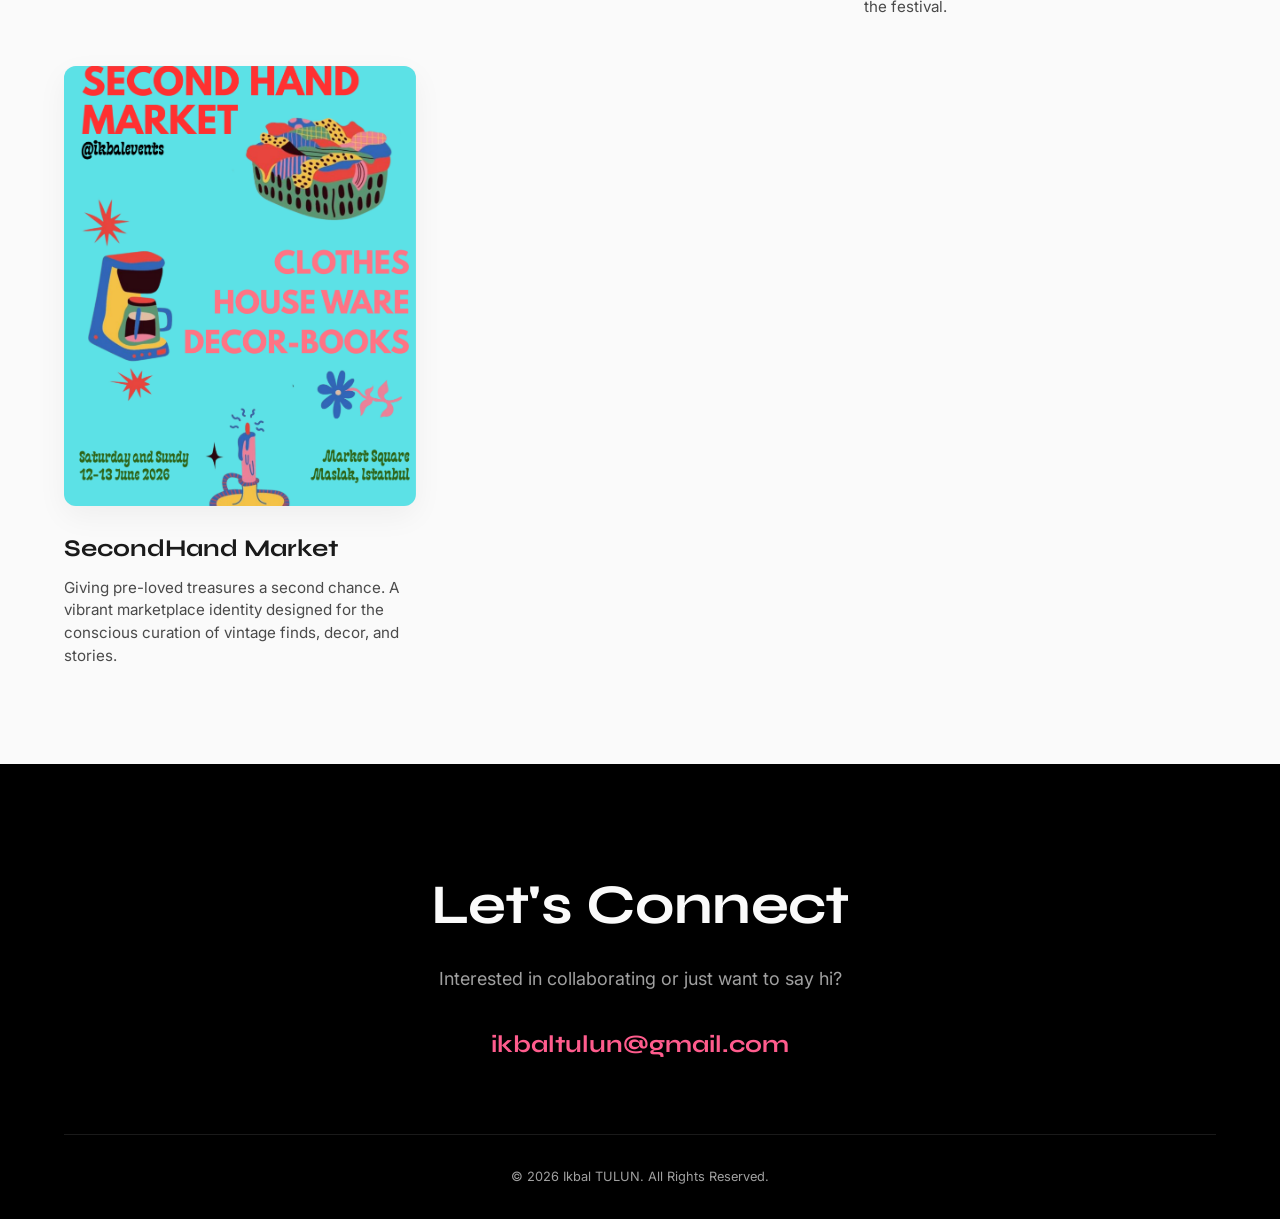
==== commit 2fb69191: "Add files via upload" ====
--- a/index.html
+++ b/index.html
@@ -7,7 +7,7 @@
     <link rel="preconnect" href="https://fonts.googleapis.com">
     <link rel="preconnect" href="https://fonts.gstatic.com" crossorigin>
     <link href="https://fonts.googleapis.com/css2?family=Inter:wght@300;400;500&family=Syne:wght@500;700;800&display=swap" rel="stylesheet">
-    <link rel="stylesheet" href="style.css">
+    <link rel="stylesheet" href="style.css?v=2.0">
 </head>
 <body>
     <nav class="navbar">
@@ -217,6 +217,6 @@
         <img class="modal-content" id="modal-img" alt="Enlarged Project Image">
     </div>
 
-    <script src="script.js"></script>
+    <script src="script.js?v=2.0"></script>
 </body>
 </html>
--- a/style.css
+++ b/style.css
@@ -365,14 +365,14 @@
 
 /* ===== ANIMATIONS ===== */
 .fade-in {
-    opacity: 0;
-    transform: translateY(30px);
+    opacity: 1;
+    transform: none;
     transition: opacity 0.8s ease, transform 0.8s ease;
 }
 
 .fade-in.visible {
     opacity: 1;
-    transform: translateY(0);
+    transform: none;
 }
 
 /* ===== RESPONSIVE ===== */
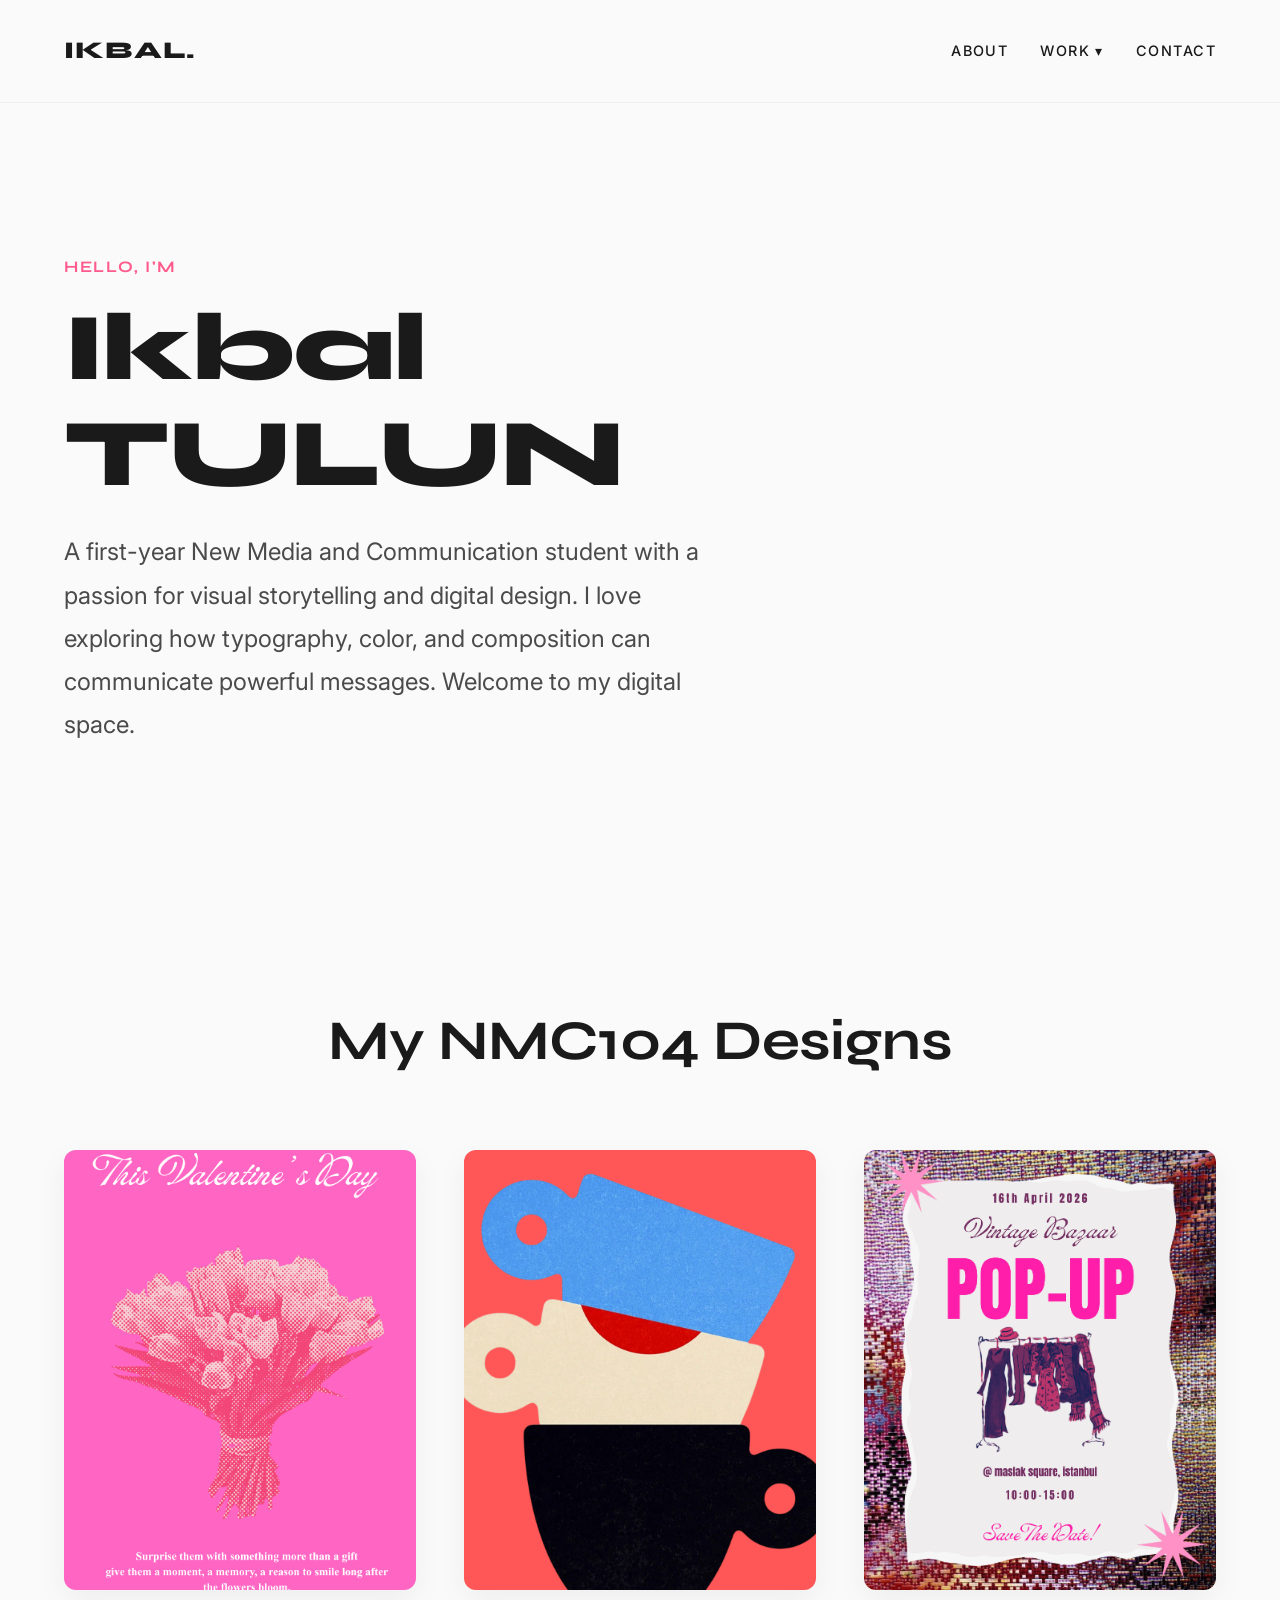
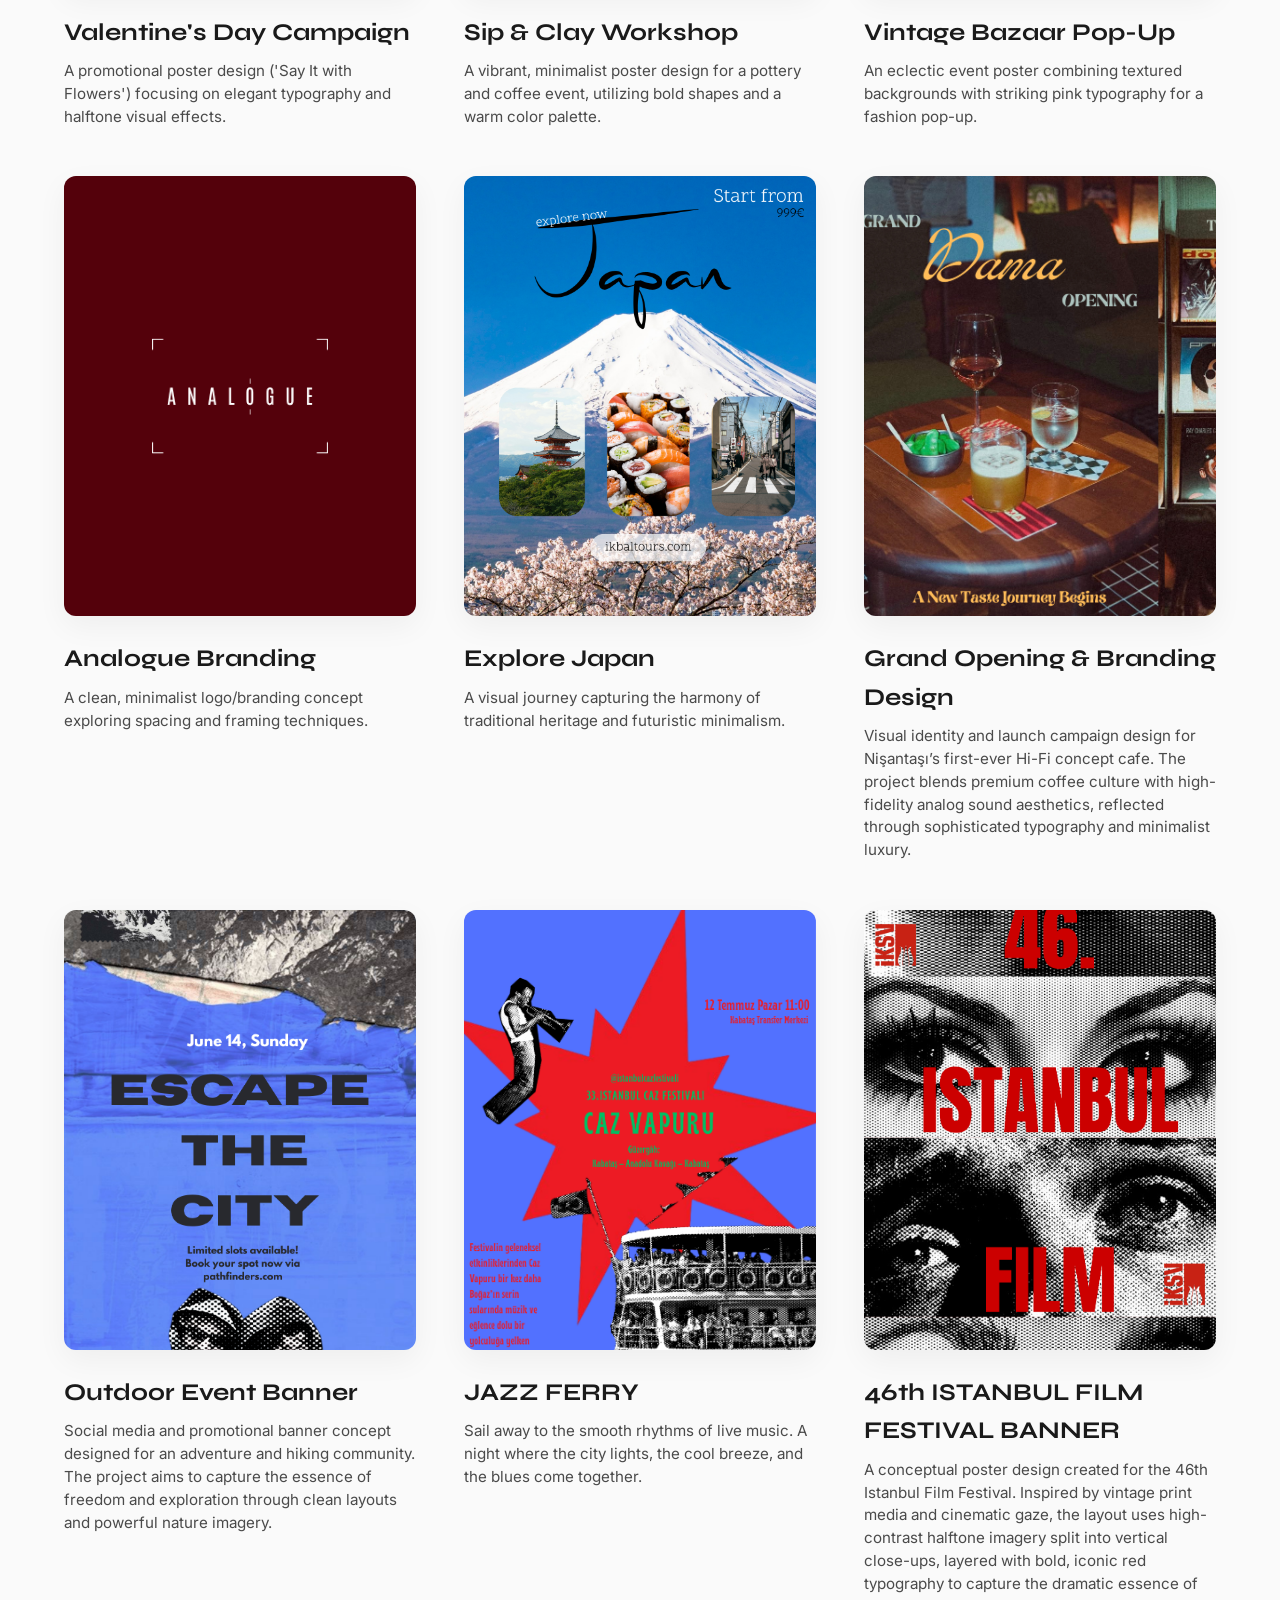
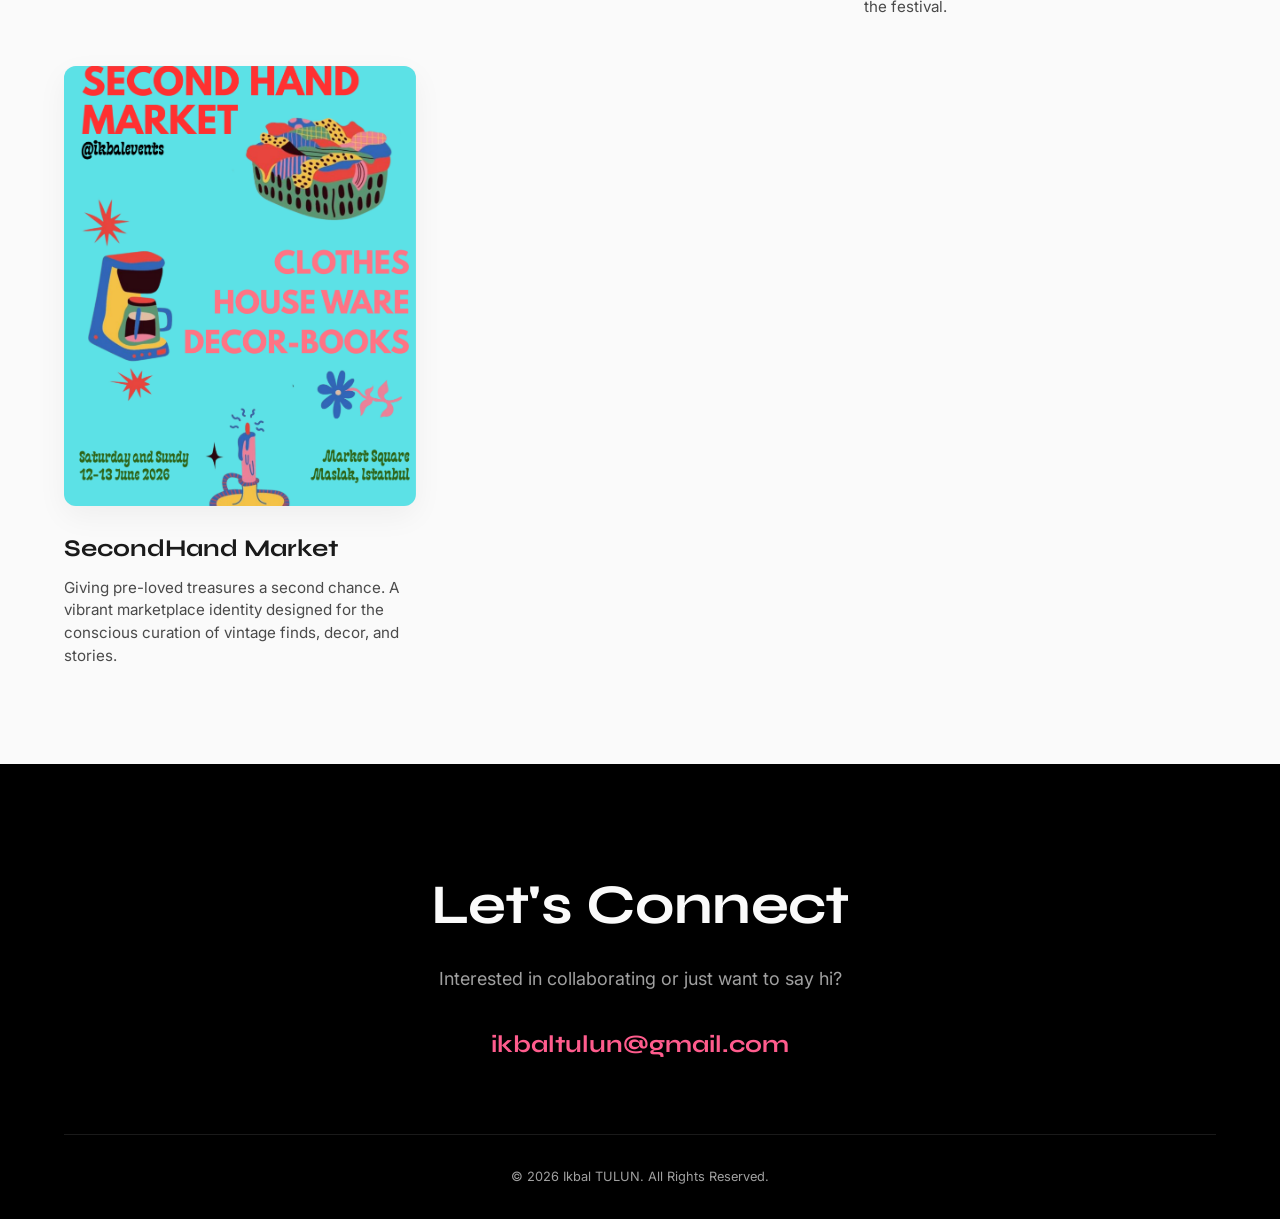
==== commit ed9955e1: "Add files via upload" ====
--- a/index.html
+++ b/index.html
@@ -156,8 +156,8 @@
                 <!-- Project 8 -->
                 <article class="project-card" id="jazzferry">
                     <div class="image-wrapper">
-                        <img src="images/CAZVAPURU2.png" alt="JAZZ FERRY" class="project-img">
-                        <a href="images/CAZVAPURU2.png" class="overlay lightbox-trigger">
+                        <img src="images/CAZVAPURUyeni.png" alt="JAZZ FERRY" class="project-img">
+                        <a href="images/CAZVAPURUyeni.png" class="overlay lightbox-trigger">
                             <span>View Concept</span>
                         </a>
                     </div>
